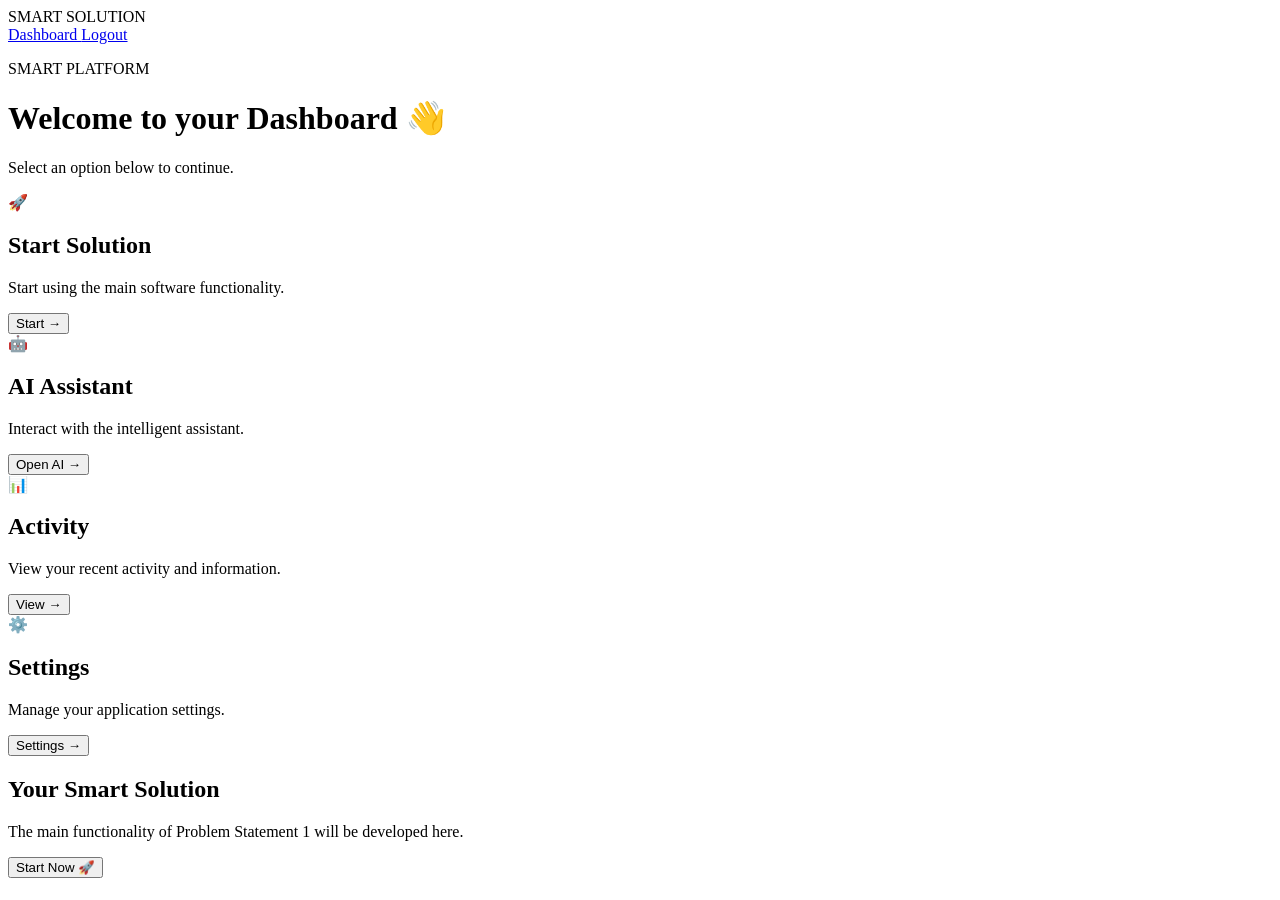
==== dashboard.html @ 5cb99a69 "Create dashboard.html" ====
<!DOCTYPE html>
<html lang="en">

<head>

    <meta charset="UTF-8">

    <meta name="viewport"
          content="width=device-width, initial-scale=1.0">

    <title>Dashboard - Smart Solution</title>

    <link rel="stylesheet" href="style.css">

</head>

<body>


    <!-- Header -->

    <header>

        <div class="logo">
            SMART SOLUTION
        </div>

        <nav>

            <a href="dashboard.html">
                Dashboard
            </a>

            <a href="#" onclick="logoutUser()">
                Logout
            </a>

        </nav>

    </header>


    <!-- Dashboard -->

    <main class="dashboard">

        <div class="welcome">

            <p class="tagline">
                SMART PLATFORM
            </p>

            <h1>
                Welcome to your Dashboard 👋
            </h1>

            <p>
                Select an option below to continue.
            </p>

        </div>


        <!-- Dashboard Cards -->

        <div class="dashboard-container">


            <div class="dashboard-card">

                <div class="dashboard-icon">
                    🚀
                </div>

                <h2>
                    Start Solution
                </h2>

                <p>
                    Start using the main software
                    functionality.
                </p>

                <button onclick="startFeature()">
                    Start →
                </button>

            </div>


            <div class="dashboard-card">

                <div class="dashboard-icon">
                    🤖
                </div>

                <h2>
                    AI Assistant
                </h2>

                <p>
                    Interact with the intelligent
                    assistant.
                </p>

                <button onclick="openAI()">
                    Open AI →
                </button>

            </div>


            <div class="dashboard-card">

                <div class="dashboard-icon">
                    📊
                </div>

                <h2>
                    Activity
                </h2>

                <p>
                    View your recent activity and
                    information.
                </p>

                <button onclick="showActivity()">
                    View →
                </button>

            </div>


            <div class="dashboard-card">

                <div class="dashboard-icon">
                    ⚙️
                </div>

                <h2>
                    Settings
                </h2>

                <p>
                    Manage your application settings.
                </p>

                <button onclick="showSettings()">
                    Settings →
                </button>

            </div>

        </div>


        <!-- Main Feature Area -->

        <section class="feature-area">

            <h2>
                Your Smart Solution
            </h2>

            <p>
                The main functionality of Problem Statement 1
                will be developed here.
            </p>

            <button onclick="startFeature()">
                Start Now 🚀
            </button>

        </section>

    </main>


    <script src="script.js"></script>

</body>

  </html>
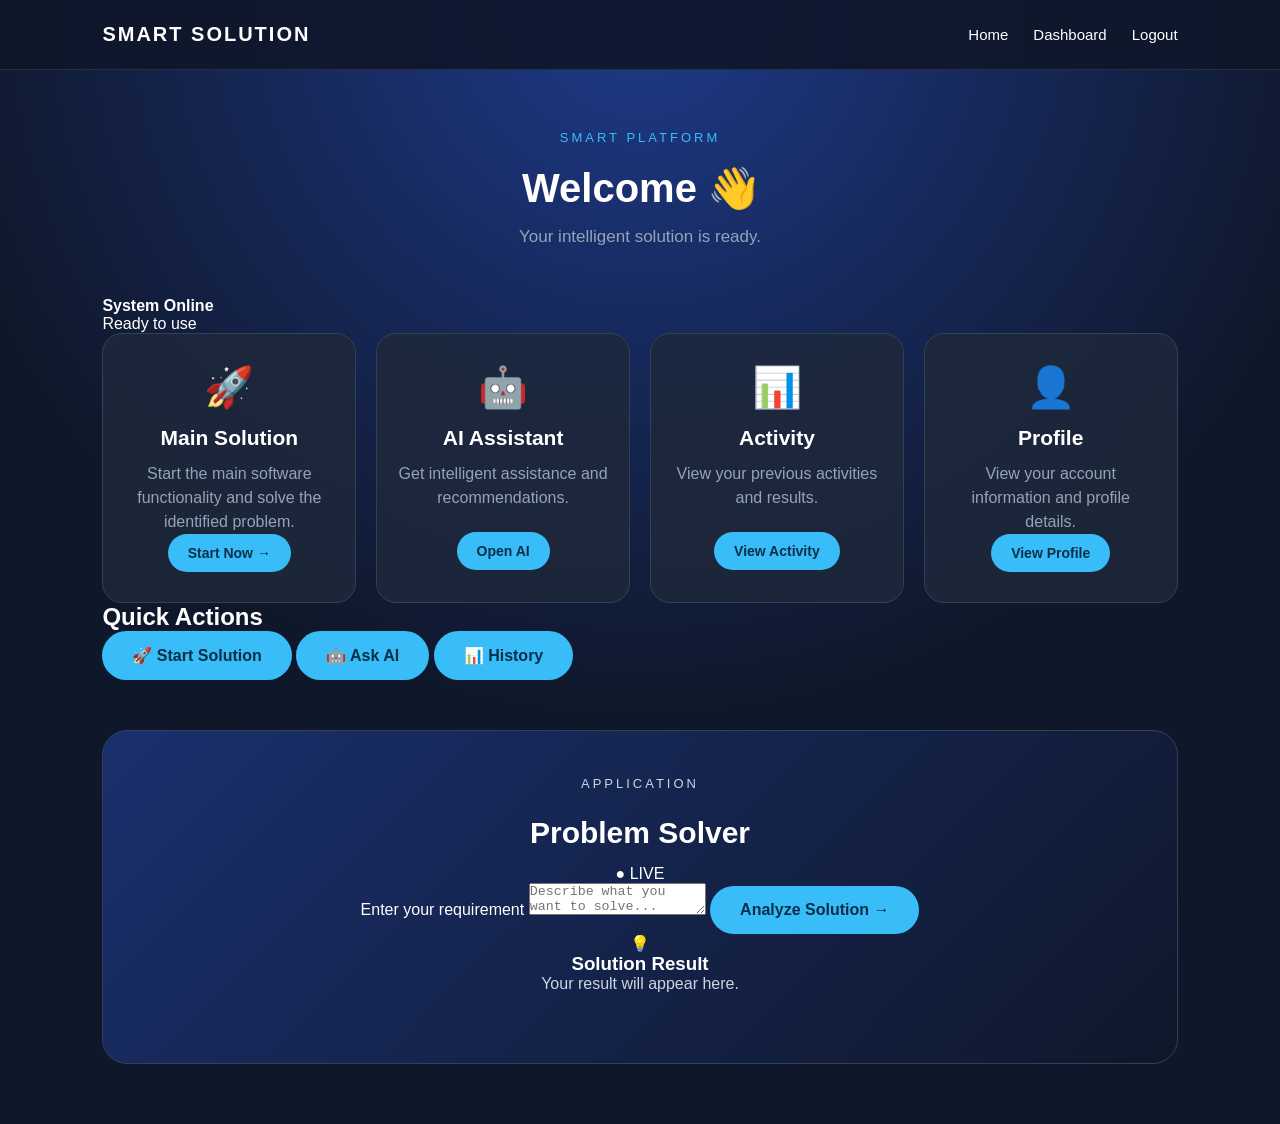
==== commit 7e53cfae: "Update dashboard.html" ====
--- a/dashboard.html
+++ b/dashboard.html
@@ -2,22 +2,17 @@
 <html lang="en">
 
 <head>
-
     <meta charset="UTF-8">
-
-    <meta name="viewport"
-          content="width=device-width, initial-scale=1.0">
-
-    <title>Dashboard - Smart Solution</title>
+    <meta name="viewport" content="width=device-width, initial-scale=1.0">
+
+    <title>Dashboard | Smart Solution</title>
 
     <link rel="stylesheet" href="style.css">
-
 </head>
 
 <body>
 
-
-    <!-- Header -->
+    <!-- NAVIGATION -->
 
     <header>
 
@@ -26,159 +21,263 @@
         </div>
 
         <nav>
-
-            <a href="dashboard.html">
-                Dashboard
-            </a>
-
-            <a href="#" onclick="logoutUser()">
-                Logout
-            </a>
-
+            <a href="index.html">Home</a>
+            <a href="dashboard.html">Dashboard</a>
+            <a href="#" onclick="logoutUser()">Logout</a>
         </nav>
 
     </header>
 
 
-    <!-- Dashboard -->
+    <!-- DASHBOARD -->
 
     <main class="dashboard">
 
-        <div class="welcome">
+        <!-- Welcome -->
+
+        <section class="welcome">
 
             <p class="tagline">
                 SMART PLATFORM
             </p>
 
-            <h1>
-                Welcome to your Dashboard 👋
+            <h1 id="welcomeName">
+                Welcome 👋
             </h1>
 
             <p>
-                Select an option below to continue.
+                Your intelligent solution is ready.
             </p>
 
-        </div>
-
-
-        <!-- Dashboard Cards -->
-
-        <div class="dashboard-container">
-
+        </section>
+
+
+        <!-- STATUS -->
+
+        <section class="status-card">
+
+            <div>
+                <span class="status-dot"></span>
+
+                <strong>
+                    System Online
+                </strong>
+            </div>
+
+            <span>
+                Ready to use
+            </span>
+
+        </section>
+
+
+        <!-- MAIN FEATURES -->
+
+        <section class="dashboard-container">
+
+
+            <!-- Main Solution -->
+
+            <div class="dashboard-card main-card">
+
+                <div class="dashboard-icon">
+                    🚀
+                </div>
+
+                <h2>
+                    Main Solution
+                </h2>
+
+                <p>
+                    Start the main software functionality
+                    and solve the identified problem.
+                </p>
+
+                <button onclick="startFeature()">
+                    Start Now →
+                </button>
+
+            </div>
+
+
+            <!-- AI -->
 
             <div class="dashboard-card">
 
                 <div class="dashboard-icon">
-                    🚀
-                </div>
-
-                <h2>
-                    Start Solution
-                </h2>
-
-                <p>
-                    Start using the main software
-                    functionality.
-                </p>
+                    🤖
+                </div>
+
+                <h2>
+                    AI Assistant
+                </h2>
+
+                <p>
+                    Get intelligent assistance and
+                    recommendations.
+                </p>
+
+                <button onclick="openAI()">
+                    Open AI
+                </button>
+
+            </div>
+
+
+            <!-- Activity -->
+
+            <div class="dashboard-card">
+
+                <div class="dashboard-icon">
+                    📊
+                </div>
+
+                <h2>
+                    Activity
+                </h2>
+
+                <p>
+                    View your previous activities
+                    and results.
+                </p>
+
+                <button onclick="showActivity()">
+                    View Activity
+                </button>
+
+            </div>
+
+
+            <!-- Profile -->
+
+            <div class="dashboard-card">
+
+                <div class="dashboard-icon">
+                    👤
+                </div>
+
+                <h2>
+                    Profile
+                </h2>
+
+                <p>
+                    View your account information
+                    and profile details.
+                </p>
+
+                <button onclick="showProfile()">
+                    View Profile
+                </button>
+
+            </div>
+
+        </section>
+
+
+        <!-- QUICK ACTIONS -->
+
+        <section class="quick-section">
+
+            <h2>
+                Quick Actions
+            </h2>
+
+            <div class="quick-container">
 
                 <button onclick="startFeature()">
-                    Start →
-                </button>
-
-            </div>
-
-
-            <div class="dashboard-card">
-
-                <div class="dashboard-icon">
-                    🤖
-                </div>
-
-                <h2>
-                    AI Assistant
-                </h2>
-
-                <p>
-                    Interact with the intelligent
-                    assistant.
-                </p>
+                    🚀 Start Solution
+                </button>
 
                 <button onclick="openAI()">
-                    Open AI →
-                </button>
-
-            </div>
-
-
-            <div class="dashboard-card">
-
-                <div class="dashboard-icon">
-                    📊
-                </div>
-
-                <h2>
-                    Activity
-                </h2>
-
-                <p>
-                    View your recent activity and
-                    information.
-                </p>
+                    🤖 Ask AI
+                </button>
 
                 <button onclick="showActivity()">
-                    View →
-                </button>
-
-            </div>
-
-
-            <div class="dashboard-card">
-
-                <div class="dashboard-icon">
-                    ⚙️
-                </div>
-
-                <h2>
-                    Settings
-                </h2>
-
-                <p>
-                    Manage your application settings.
-                </p>
-
-                <button onclick="showSettings()">
-                    Settings →
-                </button>
-
-            </div>
-
-        </div>
-
-
-        <!-- Main Feature Area -->
+                    📊 History
+                </button>
+
+            </div>
+
+        </section>
+
+
+        <!-- MAIN WORK AREA -->
 
         <section class="feature-area">
 
-            <h2>
-                Your Smart Solution
-            </h2>
-
-            <p>
-                The main functionality of Problem Statement 1
-                will be developed here.
-            </p>
-
-            <button onclick="startFeature()">
-                Start Now 🚀
-            </button>
+            <div class="feature-header">
+
+                <div>
+
+                    <p class="tagline">
+                        APPLICATION
+                    </p>
+
+                    <h2>
+                        Problem Solver
+                    </h2>
+
+                </div>
+
+                <span class="live-badge">
+                    ● LIVE
+                </span>
+
+            </div>
+
+
+            <div class="input-area">
+
+                <label>
+                    Enter your requirement
+                </label>
+
+                <textarea
+                    id="problemInput"
+                    placeholder="Describe what you want to solve..."
+                ></textarea>
+
+                <button onclick="processProblem()">
+                    Analyze Solution →
+                </button>
+
+            </div>
+
+
+            <!-- RESULT -->
+
+            <div
+                id="resultBox"
+                class="result-box"
+            >
+
+                <div class="result-icon">
+                    💡
+                </div>
+
+                <div>
+
+                    <h3>
+                        Solution Result
+                    </h3>
+
+                    <p id="resultText">
+                        Your result will appear here.
+                    </p>
+
+                </div>
+
+            </div>
 
         </section>
 
     </main>
 
 
+    <!-- JAVASCRIPT -->
+
     <script src="script.js"></script>
 
 </body>
 
-  </html>
+</html>
--- a/style.css
+++ b/style.css
@@ -0,0 +1,693 @@
+/* =========================
+   RESET
+========================= */
+
+* {
+    margin: 0;
+    padding: 0;
+    box-sizing: border-box;
+}
+
+
+/* =========================
+   BODY
+========================= */
+
+body {
+    font-family: Arial, sans-serif;
+
+    background:
+        radial-gradient(
+            circle at top,
+            #1e3a8a,
+            #0f172a 55%
+        );
+
+    color: white;
+
+    min-height: 100vh;
+}
+
+
+/* =========================
+   HEADER
+========================= */
+
+header {
+
+    height: 70px;
+
+    display: flex;
+
+    justify-content: space-between;
+
+    align-items: center;
+
+    padding: 0 8%;
+
+    background: rgba(15, 23, 42, 0.9);
+
+    border-bottom: 1px solid rgba(255,255,255,0.1);
+
+    position: sticky;
+
+    top: 0;
+
+    z-index: 100;
+}
+
+
+.logo {
+
+    font-size: 20px;
+
+    font-weight: bold;
+
+    letter-spacing: 2px;
+}
+
+
+nav {
+
+    display: flex;
+
+    gap: 25px;
+}
+
+
+nav a {
+
+    color: white;
+
+    text-decoration: none;
+
+    font-size: 15px;
+
+    transition: 0.3s;
+}
+
+
+nav a:hover {
+
+    color: #38bdf8;
+
+}
+
+
+/* =========================
+   HERO
+========================= */
+
+.hero {
+
+    min-height: 75vh;
+
+    display: flex;
+
+    justify-content: center;
+
+    align-items: center;
+
+    text-align: center;
+
+    padding: 60px 20px;
+}
+
+
+.hero-content {
+
+    max-width: 850px;
+
+}
+
+
+.tagline {
+
+    color: #38bdf8;
+
+    font-size: 13px;
+
+    letter-spacing: 3px;
+
+    margin-bottom: 20px;
+}
+
+
+.hero h1 {
+
+    font-size: 55px;
+
+    line-height: 1.1;
+
+    margin-bottom: 25px;
+}
+
+
+.description {
+
+    color: #cbd5e1;
+
+    font-size: 18px;
+
+    line-height: 1.7;
+
+    margin-bottom: 35px;
+}
+
+
+/* =========================
+   BUTTON
+========================= */
+
+button {
+
+    border: none;
+
+    padding: 15px 30px;
+
+    border-radius: 30px;
+
+    background: #38bdf8;
+
+    color: #082f49;
+
+    font-size: 16px;
+
+    font-weight: bold;
+
+    cursor: pointer;
+
+    transition: 0.3s;
+}
+
+
+button:hover {
+
+    transform: translateY(-3px);
+
+    box-shadow:
+        0 10px 30px rgba(56,189,248,0.3);
+}
+
+
+/* =========================
+   FEATURES
+========================= */
+
+.features {
+
+    padding: 70px 8%;
+
+    text-align: center;
+
+    background: rgba(15,23,42,0.8);
+}
+
+
+.features h2 {
+
+    font-size: 35px;
+
+    margin-bottom: 40px;
+}
+
+
+.feature-container {
+
+    display: flex;
+
+    justify-content: center;
+
+    gap: 25px;
+
+    flex-wrap: wrap;
+}
+
+
+.feature-card {
+
+    width: 280px;
+
+    padding: 35px 25px;
+
+    border-radius: 20px;
+
+    background: rgba(30,41,59,0.8);
+
+    border: 1px solid #334155;
+
+    transition: 0.3s;
+}
+
+
+.feature-card:hover {
+
+    transform: translateY(-10px);
+
+    border-color: #38bdf8;
+}
+
+
+.feature-card .icon {
+
+    font-size: 40px;
+
+    margin-bottom: 15px;
+}
+
+
+.feature-card h3 {
+
+    font-size: 22px;
+
+    margin-bottom: 12px;
+}
+
+
+.feature-card p {
+
+    color: #cbd5e1;
+
+    line-height: 1.6;
+}
+
+
+/* =========================
+   FOOTER
+========================= */
+
+footer {
+
+    text-align: center;
+
+    padding: 25px;
+
+    color: #94a3b8;
+
+    background: #0f172a;
+}
+
+
+/* =========================
+   LOGIN / REGISTER
+========================= */
+
+.auth-page {
+
+    min-height: calc(100vh - 70px);
+
+    display: flex;
+
+    justify-content: center;
+
+    align-items: center;
+
+    padding: 40px 20px;
+}
+
+
+.auth-box {
+
+    width: 100%;
+
+    max-width: 430px;
+
+    padding: 40px;
+
+    background: rgba(30,41,59,0.9);
+
+    border: 1px solid #334155;
+
+    border-radius: 25px;
+
+    box-shadow:
+        0 20px 50px rgba(0,0,0,0.3);
+
+    text-align: center;
+}
+
+
+.auth-icon {
+
+    font-size: 45px;
+
+    margin-bottom: 15px;
+}
+
+
+.auth-box h1 {
+
+    font-size: 32px;
+
+    margin-bottom: 10px;
+}
+
+
+.auth-subtitle {
+
+    color: #94a3b8;
+
+    margin-bottom: 30px;
+}
+
+
+.auth-box form {
+
+    text-align: left;
+}
+
+
+.auth-box label {
+
+    display: block;
+
+    margin-bottom: 7px;
+
+    font-size: 14px;
+
+    color: #cbd5e1;
+}
+
+
+.auth-box input {
+
+    width: 100%;
+
+    padding: 14px;
+
+    margin-bottom: 18px;
+
+    border: 1px solid #475569;
+
+    border-radius: 10px;
+
+    background: #0f172a;
+
+    color: white;
+
+    font-size: 15px;
+
+    outline: none;
+}
+
+
+.auth-box input:focus {
+
+    border-color: #38bdf8;
+
+}
+
+
+.auth-box button {
+
+    width: 100%;
+
+    margin-top: 5px;
+}
+
+
+.bottom-text {
+
+    margin-top: 25px;
+
+    color: #94a3b8;
+
+    font-size: 14px;
+}
+
+
+.bottom-text a {
+
+    color: #38bdf8;
+
+    text-decoration: none;
+
+    font-weight: bold;
+}
+
+
+/* =========================
+   DASHBOARD
+========================= */
+
+.dashboard {
+
+    padding: 60px 8%;
+
+    min-height: calc(100vh - 70px);
+}
+
+
+.welcome {
+
+    text-align: center;
+
+    margin-bottom: 50px;
+}
+
+
+.welcome h1 {
+
+    font-size: 40px;
+
+    margin: 15px 0;
+}
+
+
+.welcome p:not(.tagline) {
+
+    color: #94a3b8;
+
+    font-size: 17px;
+}
+
+
+.dashboard-container {
+
+    display: grid;
+
+    grid-template-columns:
+        repeat(4, 1fr);
+
+    gap: 20px;
+}
+
+
+.dashboard-card {
+
+    padding: 30px 20px;
+
+    background: rgba(30,41,59,0.85);
+
+    border: 1px solid #334155;
+
+    border-radius: 20px;
+
+    text-align: center;
+
+    transition: 0.3s;
+}
+
+
+.dashboard-card:hover {
+
+    transform: translateY(-8px);
+
+    border-color: #38bdf8;
+}
+
+
+.dashboard-icon {
+
+    font-size: 40px;
+
+    margin-bottom: 15px;
+}
+
+
+.dashboard-card h2 {
+
+    font-size: 21px;
+
+    margin-bottom: 12px;
+}
+
+
+.dashboard-card p {
+
+    color: #94a3b8;
+
+    line-height: 1.5;
+
+    min-height: 70px;
+}
+
+
+.dashboard-card button {
+
+    padding: 11px 20px;
+
+    font-size: 14px;
+}
+
+
+/* =========================
+   FEATURE AREA
+========================= */
+
+.feature-area {
+
+    margin-top: 50px;
+
+    padding: 45px;
+
+    text-align: center;
+
+    border-radius: 25px;
+
+    background:
+        linear-gradient(
+            135deg,
+            rgba(30,58,138,0.7),
+            rgba(15,23,42,0.9)
+        );
+
+    border: 1px solid #334155;
+}
+
+
+.feature-area h2 {
+
+    font-size: 30px;
+
+    margin-bottom: 15px;
+}
+
+
+.feature-area p {
+
+    color: #cbd5e1;
+
+    margin-bottom: 25px;
+}
+
+
+/* =========================
+   MOBILE
+========================= */
+
+@media (max-width: 800px) {
+
+    header {
+
+        padding: 0 5%;
+    }
+
+
+    nav {
+
+        gap: 12px;
+    }
+
+
+    nav a {
+
+        font-size: 13px;
+    }
+
+
+    .hero h1 {
+
+        font-size: 40px;
+    }
+
+
+    .description {
+
+        font-size: 16px;
+    }
+
+
+    .dashboard-container {
+
+        grid-template-columns:
+            repeat(2, 1fr);
+    }
+
+}
+
+
+@media (max-width: 550px) {
+
+    header {
+
+        height: auto;
+
+        min-height: 70px;
+
+        padding: 15px 5%;
+
+        flex-direction: column;
+
+        gap: 12px;
+    }
+
+
+    nav {
+
+        gap: 18px;
+    }
+
+
+    .hero {
+
+        min-height: 70vh;
+    }
+
+
+    .hero h1 {
+
+        font-size: 35px;
+    }
+
+
+    .feature-container {
+
+        flex-direction: column;
+
+        align-items: center;
+    }
+
+
+    .feature-card {
+
+        width: 100%;
+
+        max-width: 350px;
+    }
+
+
+    .dashboard {
+
+        padding: 40px 5%;
+    }
+
+
+    .dashboard-container {
+
+        grid-template-columns: 1fr;
+    }
+
+
+    .welcome h1 {
+
+        font-size: 30px;
+    }
+
+
+    .auth-box {
+
+        padding: 30px 20px;
+    }
+
+}
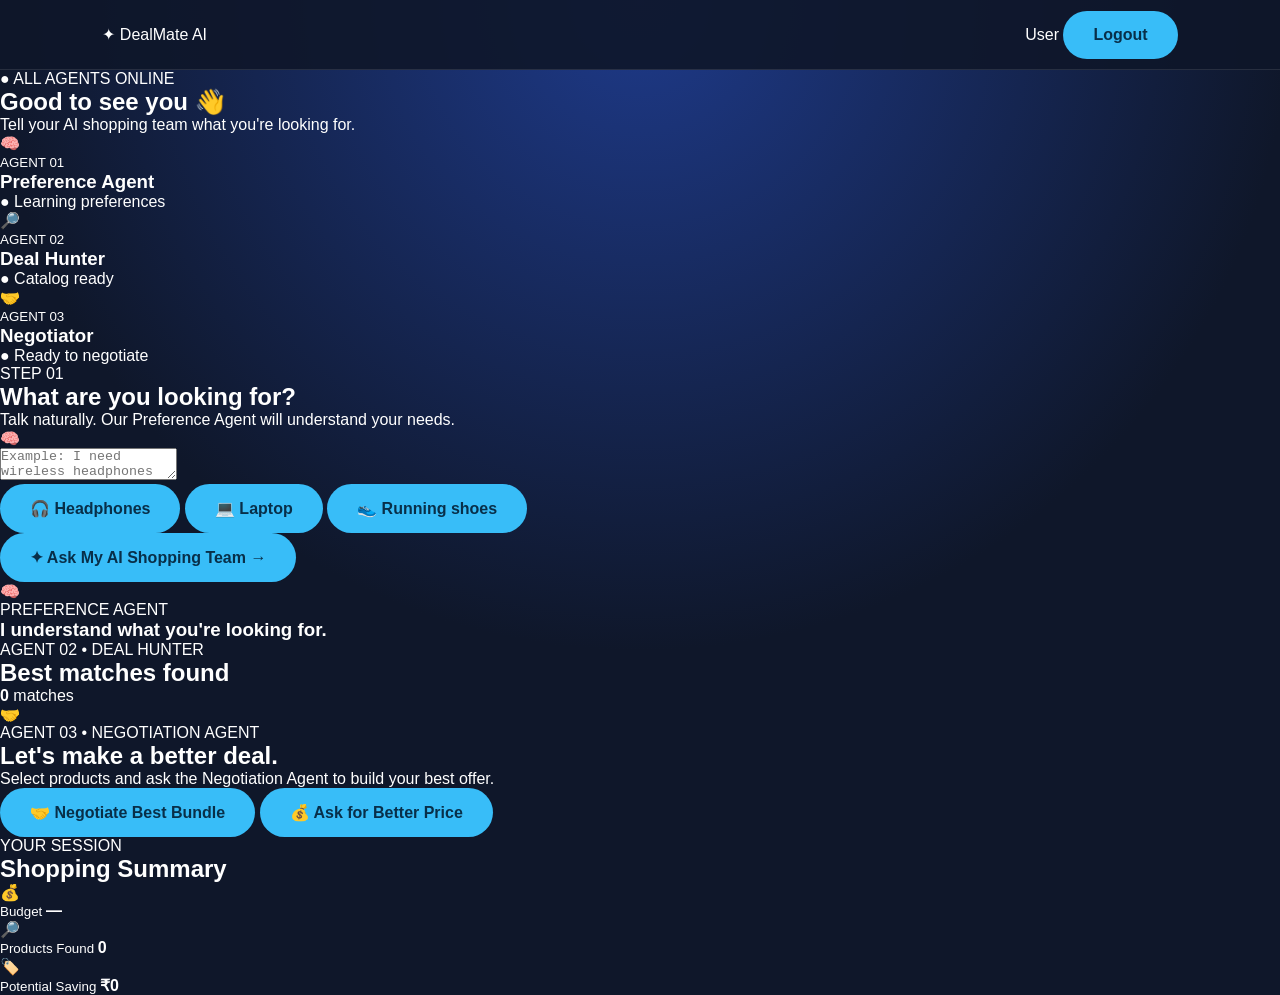
==== commit 2481ad6b: "Update dashboard.html" ====
--- a/dashboard.html
+++ b/dashboard.html
@@ -2,280 +2,422 @@
 <html lang="en">
 
 <head>
+
     <meta charset="UTF-8">
-    <meta name="viewport" content="width=device-width, initial-scale=1.0">
-
-    <title>Dashboard | Smart Solution</title>
+
+    <meta name="viewport"
+          content="width=device-width, initial-scale=1.0">
+
+    <title>DealMate AI | Dashboard</title>
 
     <link rel="stylesheet" href="style.css">
+
 </head>
 
-<body>
-
-    <!-- NAVIGATION -->
-
-    <header>
-
-        <div class="logo">
-            SMART SOLUTION
+<body class="app-body">
+
+
+    <!-- TOP NAVIGATION -->
+
+    <header class="app-navbar">
+
+        <div class="brand">
+            <span class="brand-icon">✦</span>
+            DealMate <span>AI</span>
         </div>
 
-        <nav>
-            <a href="index.html">Home</a>
-            <a href="dashboard.html">Dashboard</a>
-            <a href="#" onclick="logoutUser()">Logout</a>
-        </nav>
+        <div class="app-user">
+
+            <span id="userNameDisplay">
+                User
+            </span>
+
+            <button
+                class="logout-button"
+                onclick="logoutUser()">
+                Logout
+            </button>
+
+        </div>
 
     </header>
 
 
-    <!-- DASHBOARD -->
-
-    <main class="dashboard">
-
-        <!-- Welcome -->
-
-        <section class="welcome">
-
-            <p class="tagline">
-                SMART PLATFORM
-            </p>
-
-            <h1 id="welcomeName">
-                Welcome 👋
-            </h1>
-
-            <p>
-                Your intelligent solution is ready.
-            </p>
-
-        </section>
-
-
-        <!-- STATUS -->
-
-        <section class="status-card">
+    <main class="app-main">
+
+
+        <!-- WELCOME -->
+
+        <section class="dashboard-welcome">
 
             <div>
-                <span class="status-dot"></span>
-
-                <strong>
-                    System Online
-                </strong>
-            </div>
-
-            <span>
-                Ready to use
-            </span>
-
-        </section>
-
-
-        <!-- MAIN FEATURES -->
-
-        <section class="dashboard-container">
-
-
-            <!-- Main Solution -->
-
-            <div class="dashboard-card main-card">
-
-                <div class="dashboard-icon">
-                    🚀
-                </div>
-
-                <h2>
-                    Main Solution
-                </h2>
+
+                <div class="status-pill">
+                    ● ALL AGENTS ONLINE
+                </div>
+
+                <h1 id="welcomeName">
+                    Good to see you 👋
+                </h1>
 
                 <p>
-                    Start the main software functionality
-                    and solve the identified problem.
+                    Tell your AI shopping team what you're looking for.
                 </p>
 
-                <button onclick="startFeature()">
-                    Start Now →
+            </div>
+
+        </section>
+
+
+        <!-- AGENT STATUS -->
+
+        <section class="agent-status-grid">
+
+
+            <div class="mini-agent preference">
+
+                <div class="mini-icon">
+                    🧠
+                </div>
+
+                <div>
+                    <small>
+                        AGENT 01
+                    </small>
+
+                    <h3>
+                        Preference Agent
+                    </h3>
+
+                    <span>
+                        ● Learning preferences
+                    </span>
+                </div>
+
+            </div>
+
+
+            <div class="mini-agent hunter">
+
+                <div class="mini-icon">
+                    🔎
+                </div>
+
+                <div>
+                    <small>
+                        AGENT 02
+                    </small>
+
+                    <h3>
+                        Deal Hunter
+                    </h3>
+
+                    <span>
+                        ● Catalog ready
+                    </span>
+                </div>
+
+            </div>
+
+
+            <div class="mini-agent negotiator">
+
+                <div class="mini-icon">
+                    🤝
+                </div>
+
+                <div>
+                    <small>
+                        AGENT 03
+                    </small>
+
+                    <h3>
+                        Negotiator
+                    </h3>
+
+                    <span>
+                        ● Ready to negotiate
+                    </span>
+                </div>
+
+            </div>
+
+        </section>
+
+
+        <!-- SHOPPING REQUEST -->
+
+        <section class="shopping-panel">
+
+            <div class="panel-title">
+
+                <div>
+
+                    <span>
+                        STEP 01
+                    </span>
+
+                    <h2>
+                        What are you looking for?
+                    </h2>
+
+                    <p>
+                        Talk naturally. Our Preference Agent
+                        will understand your needs.
+                    </p>
+
+                </div>
+
+                <div class="brain-icon">
+                    🧠
+                </div>
+
+            </div>
+
+
+            <textarea
+                id="shoppingRequest"
+                placeholder="Example: I need wireless headphones under ₹5,000 with good battery life..."
+            ></textarea>
+
+
+            <div class="quick-prompts">
+
+                <button onclick="usePrompt('I need wireless headphones under ₹5000 with good battery life')">
+                    🎧 Headphones
                 </button>
 
-            </div>
-
-
-            <!-- AI -->
-
-            <div class="dashboard-card">
-
-                <div class="dashboard-icon">
-                    🤖
-                </div>
-
-                <h2>
-                    AI Assistant
-                </h2>
-
-                <p>
-                    Get intelligent assistance and
-                    recommendations.
+                <button onclick="usePrompt('I need a laptop under ₹60000 for coding and gaming')">
+                    💻 Laptop
+                </button>
+
+                <button onclick="usePrompt('I need running shoes under ₹4000 that are comfortable')">
+                    👟 Running shoes
+                </button>
+
+            </div>
+
+
+            <button
+                class="search-button"
+                onclick="startShopping()">
+
+                ✦ Ask My AI Shopping Team →
+
+            </button>
+
+        </section>
+
+
+        <!-- PREFERENCE RESULT -->
+
+        <section
+            id="preferenceResult"
+            class="agent-result hidden">
+
+            <div class="result-agent-icon">
+                🧠
+            </div>
+
+            <div class="result-content">
+
+                <span>
+                    PREFERENCE AGENT
+                </span>
+
+                <h3>
+                    I understand what you're looking for.
+                </h3>
+
+                <p id="preferenceText">
                 </p>
 
-                <button onclick="openAI()">
-                    Open AI
+                <div
+                    id="preferenceTags"
+                    class="preference-tags">
+                </div>
+
+            </div>
+
+        </section>
+
+
+        <!-- DEAL HUNTER -->
+
+        <section
+            id="productsSection"
+            class="products-section hidden">
+
+            <div class="section-title-row">
+
+                <div>
+
+                    <span>
+                        AGENT 02 • DEAL HUNTER
+                    </span>
+
+                    <h2>
+                        Best matches found
+                    </h2>
+
+                </div>
+
+                <div class="match-count">
+                    <strong id="matchCount">0</strong>
+                    matches
+                </div>
+
+            </div>
+
+
+            <div
+                id="productsGrid"
+                class="products-grid">
+            </div>
+
+        </section>
+
+
+        <!-- NEGOTIATION -->
+
+        <section
+            id="negotiationSection"
+            class="negotiation-section hidden">
+
+            <div class="negotiation-header">
+
+                <div class="negotiation-icon">
+                    🤝
+                </div>
+
+                <div>
+
+                    <span>
+                        AGENT 03 • NEGOTIATION AGENT
+                    </span>
+
+                    <h2>
+                        Let's make a better deal.
+                    </h2>
+
+                    <p>
+                        Select products and ask the Negotiation
+                        Agent to build your best offer.
+                    </p>
+
+                </div>
+
+            </div>
+
+
+            <div class="negotiation-options">
+
+                <button onclick="negotiateBundle()">
+                    🤝 Negotiate Best Bundle
                 </button>
 
-            </div>
-
-
-            <!-- Activity -->
-
-            <div class="dashboard-card">
-
-                <div class="dashboard-icon">
-                    📊
-                </div>
-
-                <h2>
-                    Activity
-                </h2>
-
-                <p>
-                    View your previous activities
-                    and results.
-                </p>
-
-                <button onclick="showActivity()">
-                    View Activity
+                <button onclick="negotiateDiscount()">
+                    💰 Ask for Better Price
                 </button>
 
             </div>
 
 
-            <!-- Profile -->
-
-            <div class="dashboard-card">
-
-                <div class="dashboard-icon">
-                    👤
-                </div>
-
-                <h2>
-                    Profile
-                </h2>
-
-                <p>
-                    View your account information
-                    and profile details.
-                </p>
-
-                <button onclick="showProfile()">
-                    View Profile
-                </button>
-
-            </div>
-
-        </section>
-
-
-        <!-- QUICK ACTIONS -->
-
-        <section class="quick-section">
-
-            <h2>
-                Quick Actions
-            </h2>
-
-            <div class="quick-container">
-
-                <button onclick="startFeature()">
-                    🚀 Start Solution
-                </button>
-
-                <button onclick="openAI()">
-                    🤖 Ask AI
-                </button>
-
-                <button onclick="showActivity()">
-                    📊 History
-                </button>
-
-            </div>
-
-        </section>
-
-
-        <!-- MAIN WORK AREA -->
-
-        <section class="feature-area">
-
-            <div class="feature-header">
-
-                <div>
-
-                    <p class="tagline">
-                        APPLICATION
-                    </p>
+            <div
+                id="dealResult"
+                class="deal-result hidden">
+            </div>
+
+        </section>
+
+
+        <!-- ACTIVITY -->
+
+        <section class="activity-section">
+
+            <div class="section-title-row">
+
+                <div>
+
+                    <span>
+                        YOUR SESSION
+                    </span>
 
                     <h2>
-                        Problem Solver
+                        Shopping Summary
                     </h2>
 
                 </div>
 
-                <span class="live-badge">
-                    ● LIVE
-                </span>
-
-            </div>
-
-
-            <div class="input-area">
-
-                <label>
-                    Enter your requirement
-                </label>
-
-                <textarea
-                    id="problemInput"
-                    placeholder="Describe what you want to solve..."
-                ></textarea>
-
-                <button onclick="processProblem()">
-                    Analyze Solution →
-                </button>
-
-            </div>
-
-
-            <!-- RESULT -->
-
-            <div
-                id="resultBox"
-                class="result-box"
-            >
-
-                <div class="result-icon">
-                    💡
-                </div>
-
-                <div>
-
-                    <h3>
-                        Solution Result
-                    </h3>
-
-                    <p id="resultText">
-                        Your result will appear here.
-                    </p>
-
-                </div>
-
-            </div>
-
-        </section>
+            </div>
+
+
+            <div class="summary-grid">
+
+                <div class="summary-card">
+
+                    <span>
+                        💰
+                    </span>
+
+                    <div>
+                        <small>
+                            Budget
+                        </small>
+
+                        <strong id="summaryBudget">
+                            —
+                        </strong>
+                    </div>
+
+                </div>
+
+
+                <div class="summary-card">
+
+                    <span>
+                        🔎
+                    </span>
+
+                    <div>
+                        <small>
+                            Products Found
+                        </small>
+
+                        <strong id="summaryProducts">
+                            0
+                        </strong>
+                    </div>
+
+                </div>
+
+
+                <div class="summary-card">
+
+                    <span>
+                        🏷️
+                    </span>
+
+                    <div>
+                        <small>
+                            Potential Saving
+                        </small>
+
+                        <strong id="summarySaving">
+                            ₹0
+                        </strong>
+                    </div>
+
+                </div>
+
+            </div>
+
+        </section>
+
 
     </main>
 
 
-    <!-- JAVASCRIPT -->
-
     <script src="script.js"></script>
 
 </body>
